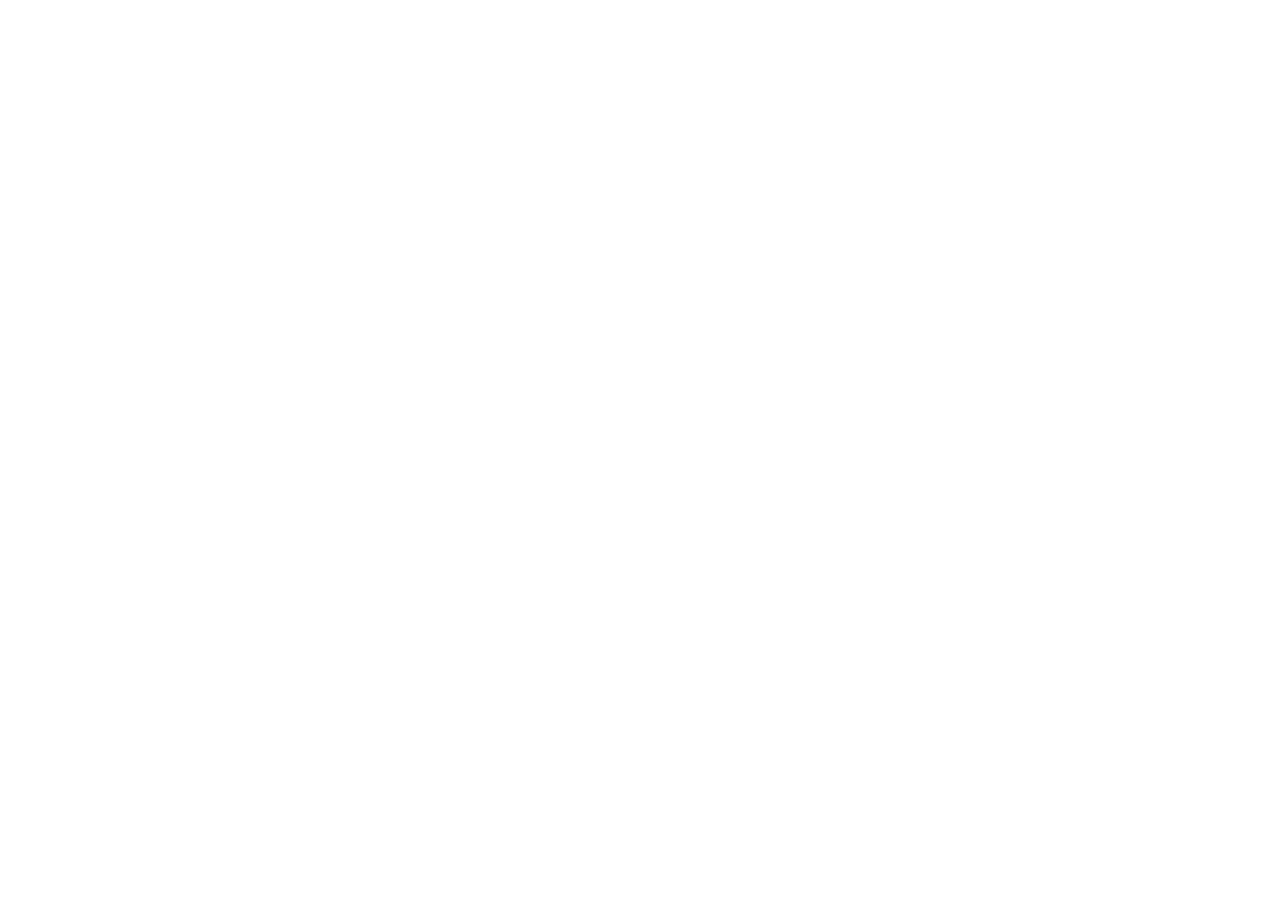
==== slide.html @ 4bc4c46a "Primeiro commit" ====
<!--<!DOCTYPE html>
<html lang="pt-br">
<head>
    <meta charset="UTF-8">
    <meta http-equiv="X-UA-Compatible" content="IE=edge">
    <meta name="viewport" content="width=device-width, initial-scale=1.0">
    <link rel="stylesheet" href="css/slide.css">
    
    <title>Slides</title>
</head>
<body>
    <div class="slideshow-container">

        <div class="mySlides fade">
          <div class="numbertext">1 / 3</div>
          <img src="img/slade1.jpg" style="width:100%">
        </div>
        
        <div class="mySlides fade">
          <div class="numbertext">2 / 3</div>
          <img src="img/slade2.jpg" style="width:100%">
        </div>
        
        <div class="mySlides fade">
          <div class="numbertext">3 / 3</div>
          <img src="img/slade3.jpg" style="width:100%">
        </div>
        
      </div>
        <br>
        
        <div style="text-align:center">
          <span class="dot"></span> 
          <span class="dot"></span> 
          <span class="dot"></span> 
        </div>
        <script src="js/slide.js"></script>
</body>
</html>
-->
---- css/slide.css ----
* {box-sizing: border-box;}
body {font-family: Verdana, sans-serif;}
.mySlides {display: none;}
img {vertical-align: middle;}

/* Slideshow container */
.slideshow-container {
  max-width: 222px;
  margin-top: 20px;
  float: left;
  right: 774px;
  position: absolute;
  margin: auto;
}

/* Number text (1/3 etc) */
.numbertext {
  color: #f2f2f2;
  font-size: 12px;
  padding: 8px 12px;
  position: absolute;
  top: 0;
}

/* The dots/bullets/indicators */
.dot {
  height: 15px;
  width: 15px;
  margin: 0 2px;
  background-color: #bbb;
  border-radius: 50%;
  display: none;
  transition: background-color 0.9s ease;
}

.active {
  background-color: #717171;
}

/* Fading animation */
.fade {
  -webkit-animation-name: fade;
  -webkit-animation-duration: 1.5s;
  animation-name: fade;
  animation-duration: 1.5s;
}

@-webkit-keyframes fade {
  from {opacity: .4} 
  to {opacity: 1}
}

@keyframes fade {
  from {opacity: .4} 
  to {opacity: 1}
}

/* On smaller screens, decrease text size */
@media only screen and (max-width: 300px) {
  .text {font-size: 11px}
}
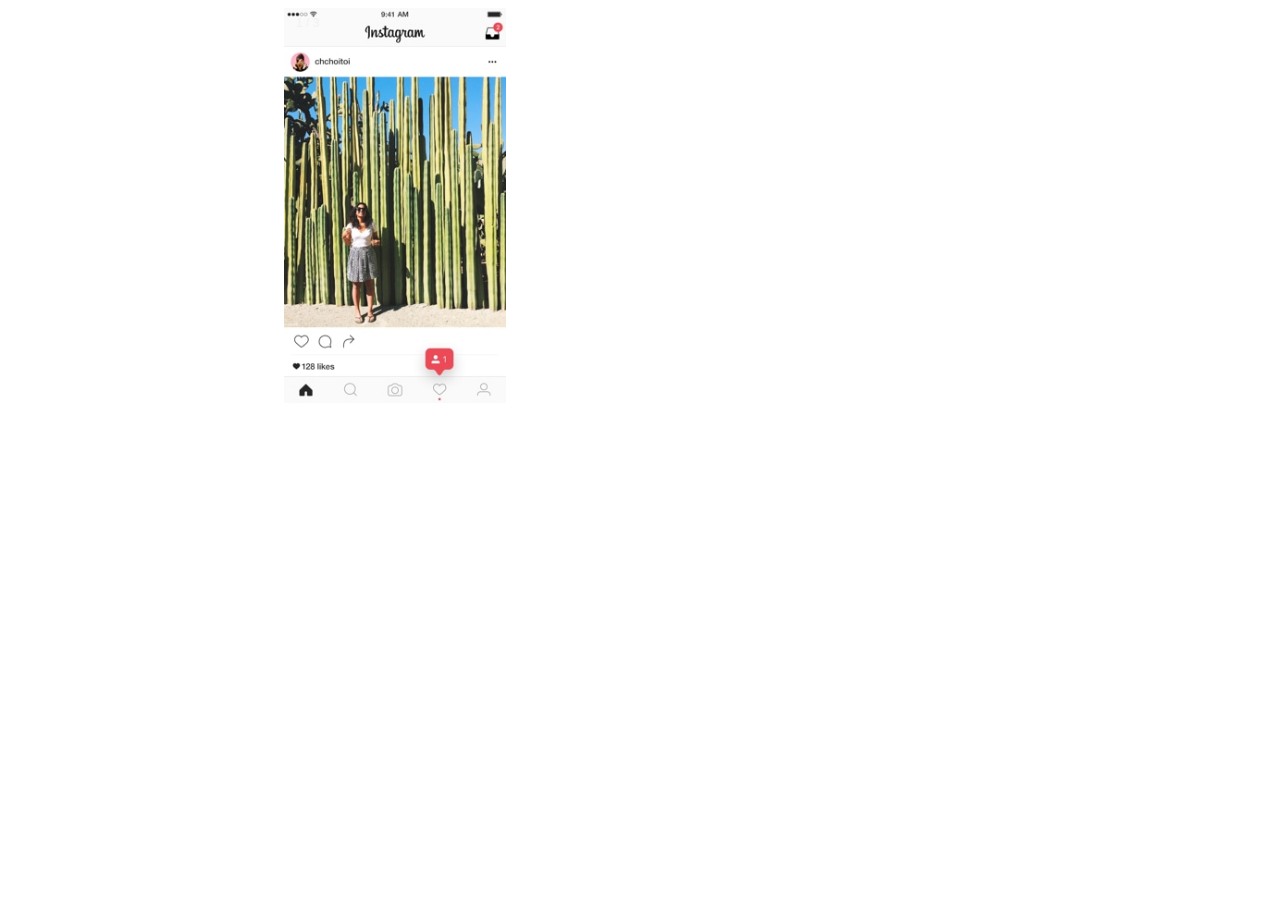
==== commit 04805cd6: "auterado" ====
--- a/slide.html
+++ b/slide.html
@@ -1,4 +1,4 @@
-<!--<!DOCTYPE html>
+<!DOCTYPE html>
 <html lang="pt-br">
 <head>
     <meta charset="UTF-8">
@@ -37,5 +37,5 @@
         <script src="js/slide.js"></script>
 </body>
 </html>
--->
+
     